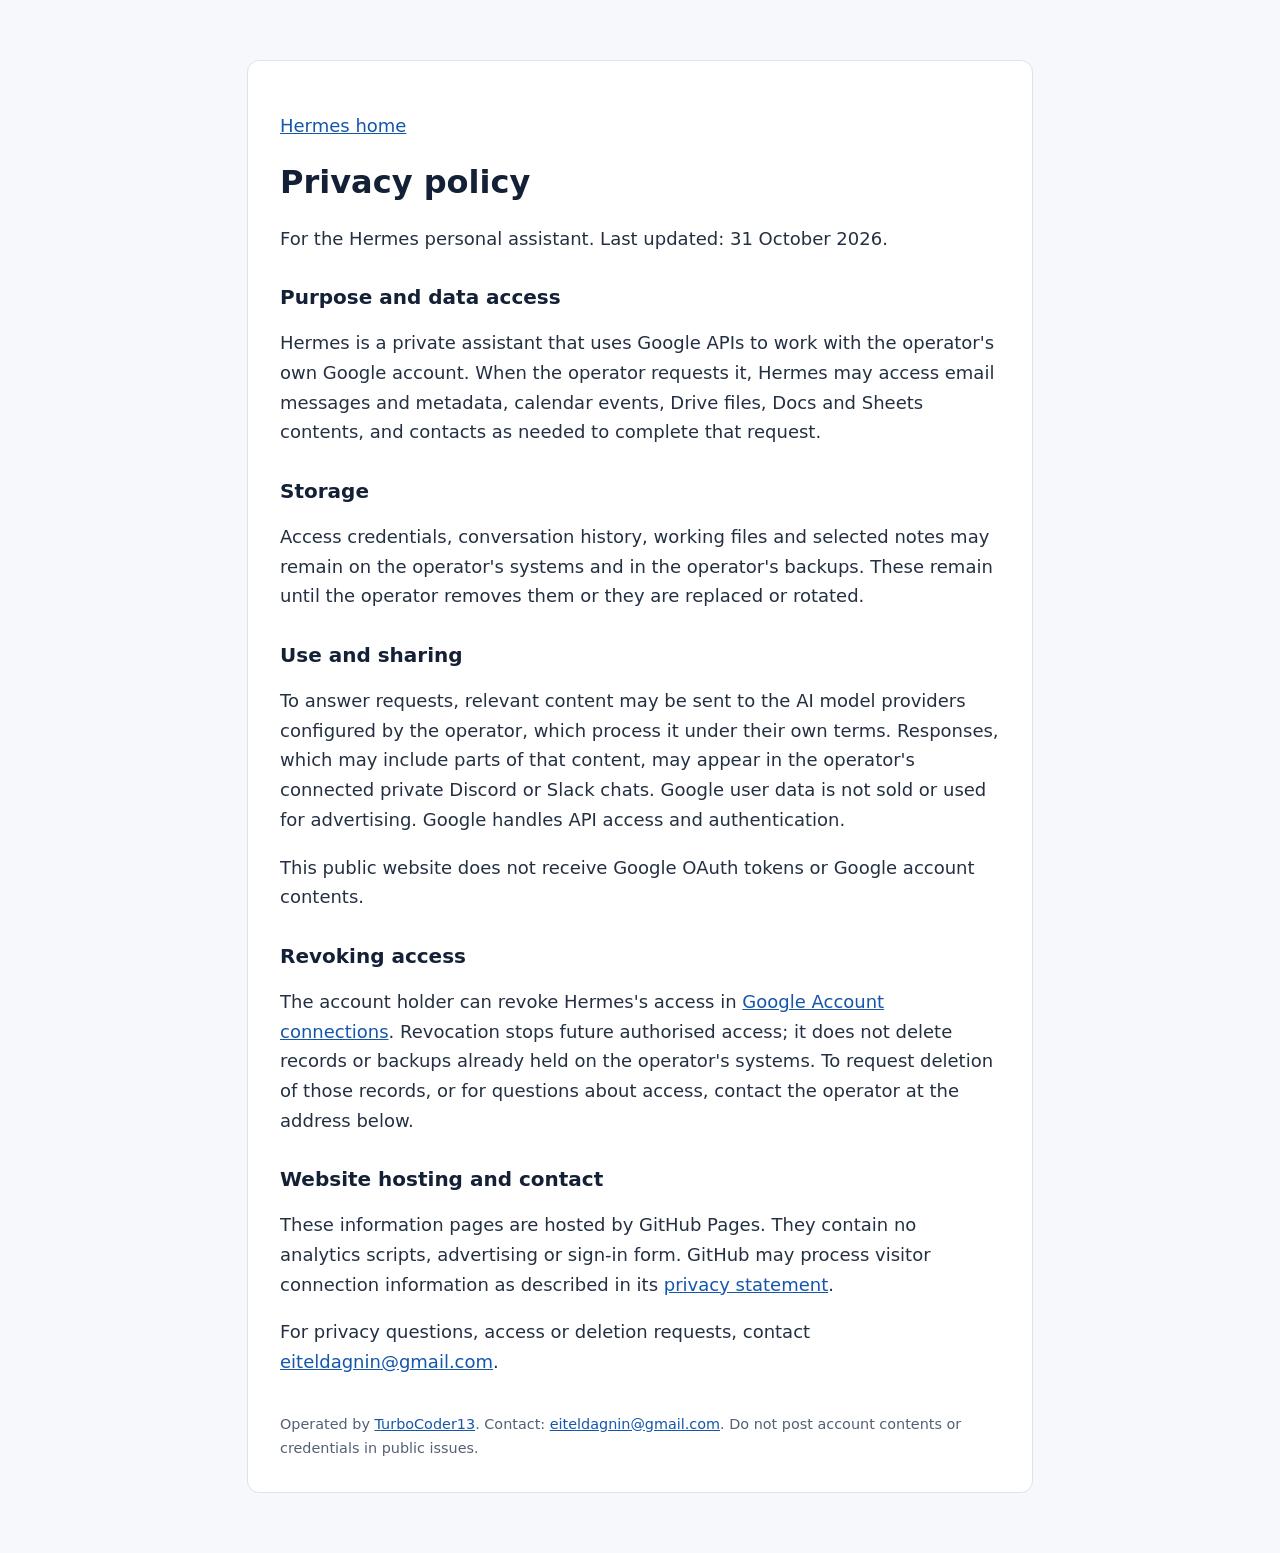
==== hermes/privacy/index.html @ 52f5b762 "feat(pages): add Hermes info and privacy pages" ====
<!doctype html>
<html lang="en">
<head>
<meta charset="utf-8">
<meta name="viewport" content="width=device-width, initial-scale=1">
<meta name="description" content="Privacy policy — Hermes personal assistant operated by TurboCoder13.">
<title>Privacy policy — Hermes personal assistant</title>
<link rel="stylesheet" href="../../style.css">
</head>
<body><main>
<p><a href="../">Hermes home</a></p>
<h1>Privacy policy</h1>
<p>For the Hermes personal assistant. Last updated: 31 October 2026.</p>
<h2>Purpose and data access</h2>
<p>Hermes is a private assistant that uses Google APIs to work with the operator's own Google account. When the operator requests it, Hermes may access email messages and metadata, calendar events, Drive files, Docs and Sheets contents, and contacts as needed to complete that request.</p>
<h2>Storage</h2>
<p>Access credentials, conversation history, working files and selected notes may remain on the operator's systems and in the operator's backups. These remain until the operator removes them or they are replaced or rotated.</p>
<h2>Use and sharing</h2>
<p>To answer requests, relevant content may be sent to the AI model providers configured by the operator, which process it under their own terms. Responses, which may include parts of that content, may appear in the operator's connected private Discord or Slack chats. Google user data is not sold or used for advertising. Google handles API access and authentication.</p>
<p>This public website does not receive Google OAuth tokens or Google account contents.</p>
<h2>Revoking access</h2>
<p>The account holder can revoke Hermes's access in <a href="https://myaccount.google.com/connections">Google Account connections</a>. Revocation stops future authorised access; it does not delete records or backups already held on the operator's systems. To request deletion of those records, or for questions about access, contact the operator at the address below.</p>
<h2>Website hosting and contact</h2>
<p>These information pages are hosted by GitHub Pages. They contain no analytics scripts, advertising or sign-in form. GitHub may process visitor connection information as described in its <a href="https://docs.github.com/en/site-policy/privacy-policies/github-general-privacy-statement">privacy statement</a>.</p>
<p>For privacy questions, access or deletion requests, contact <a href="mailto:eiteldagnin@gmail.com">eiteldagnin@gmail.com</a>.</p>
<footer>Operated by <a href="https://github.com/TurboCoder13">TurboCoder13</a>. Contact: <a href="mailto:eiteldagnin@gmail.com">eiteldagnin@gmail.com</a>. Do not post account contents or credentials in public issues.</footer>
</main></body>
</html>
---- style.css ----
body{font:18px/1.65 system-ui,sans-serif;color:#243042;background:#f6f8fb;margin:0}main{max-width:720px;margin:60px auto;padding:32px;background:white;border:1px solid #dce3ed;border-radius:12px}h1,h2{line-height:1.25;color:#142036}h1{font-size:2rem}h2{font-size:1.25rem;margin-top:2rem}a{color:#1456aa}footer{margin-top:36px;font-size:.9rem;color:#526075}@media(max-width:800px){main{margin:16px;padding:24px}}
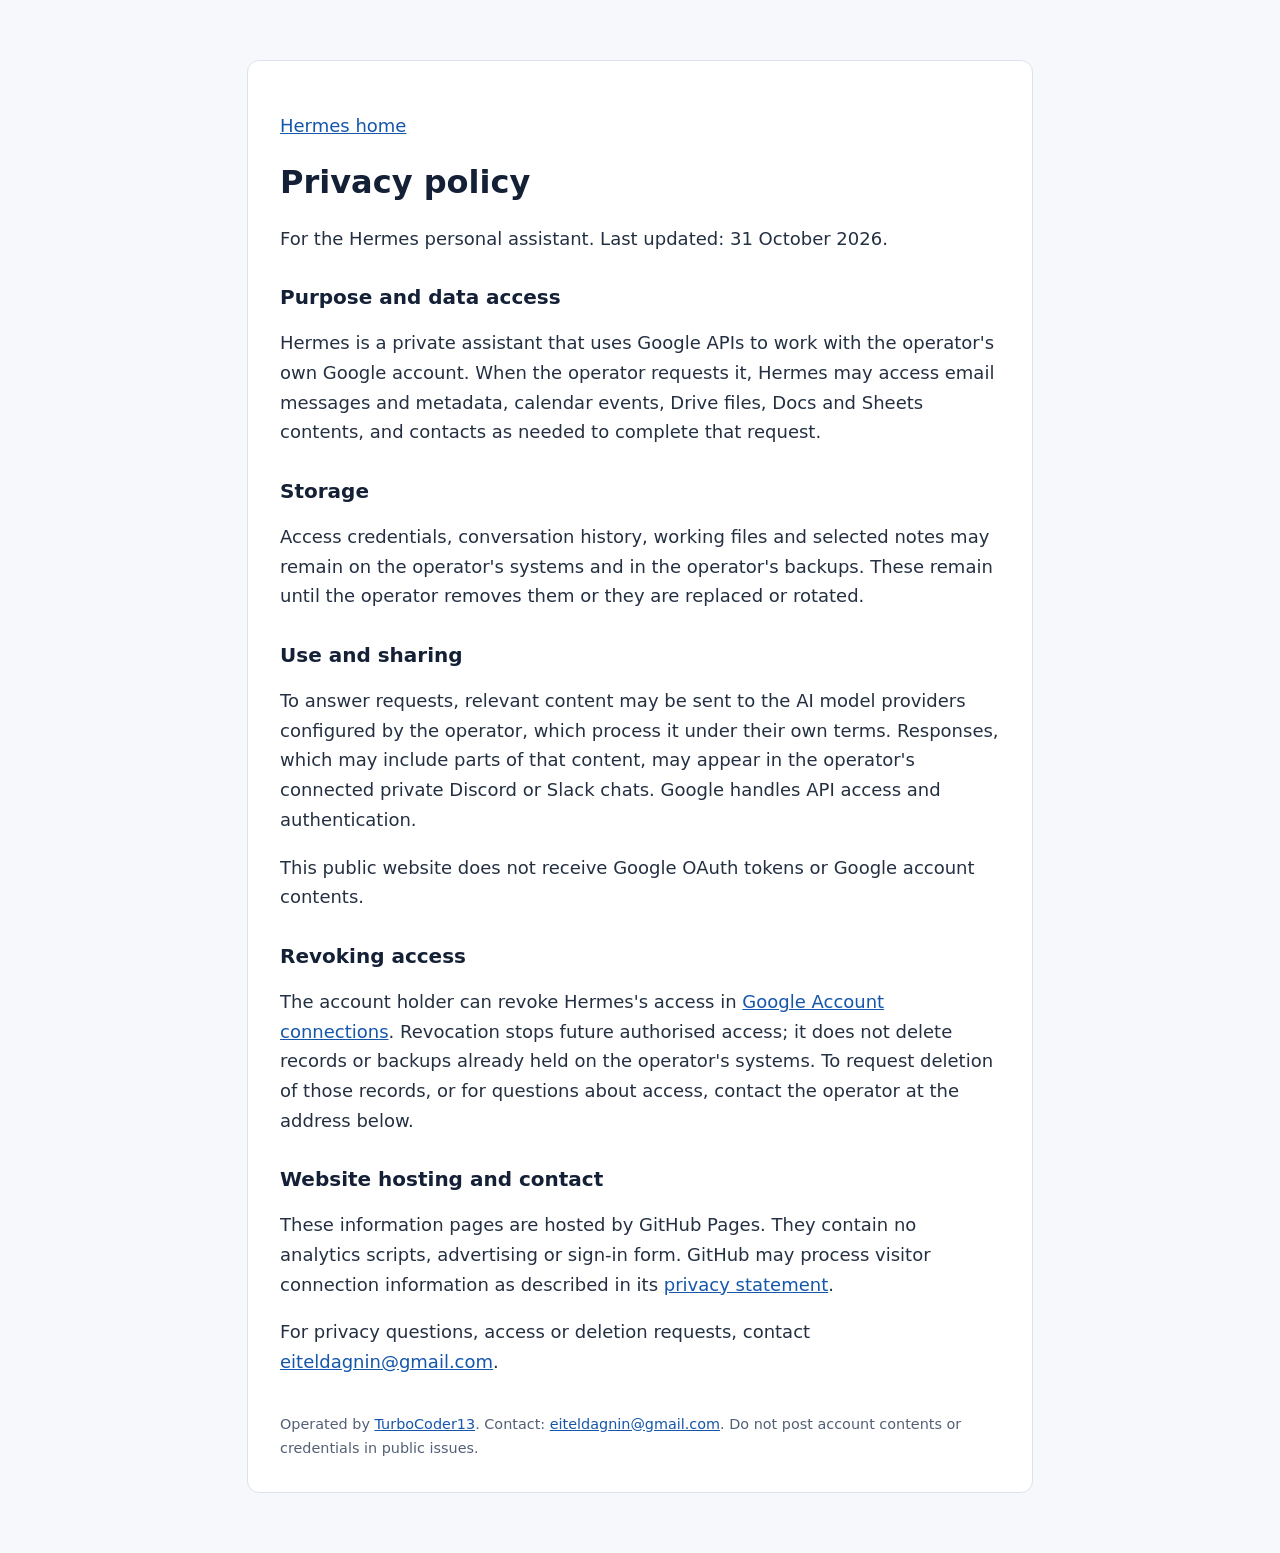
==== commit 7b1dd85e: "fix(pages): keep Hermes privacy page to approved statements" ====
--- a/hermes/privacy/index.html
+++ b/hermes/privacy/index.html
@@ -16,7 +16,7 @@
 <h2>Storage</h2>
 <p>Access credentials, conversation history, working files and selected notes may remain on the operator's systems and in the operator's backups. These remain until the operator removes them or they are replaced or rotated.</p>
 <h2>Use and sharing</h2>
-<p>To answer requests, relevant content may be sent to the AI model providers configured by the operator, which process it under their own terms. Responses, which may include parts of that content, may appear in the operator's connected private Discord or Slack chats. Google user data is not sold or used for advertising. Google handles API access and authentication.</p>
+<p>To answer requests, relevant content may be sent to the AI model providers configured by the operator, which process it under their own terms. Responses, which may include parts of that content, may appear in the operator's connected private Discord or Slack chats. Google handles API access and authentication.</p>
 <p>This public website does not receive Google OAuth tokens or Google account contents.</p>
 <h2>Revoking access</h2>
 <p>The account holder can revoke Hermes's access in <a href="https://myaccount.google.com/connections">Google Account connections</a>. Revocation stops future authorised access; it does not delete records or backups already held on the operator's systems. To request deletion of those records, or for questions about access, contact the operator at the address below.</p>
